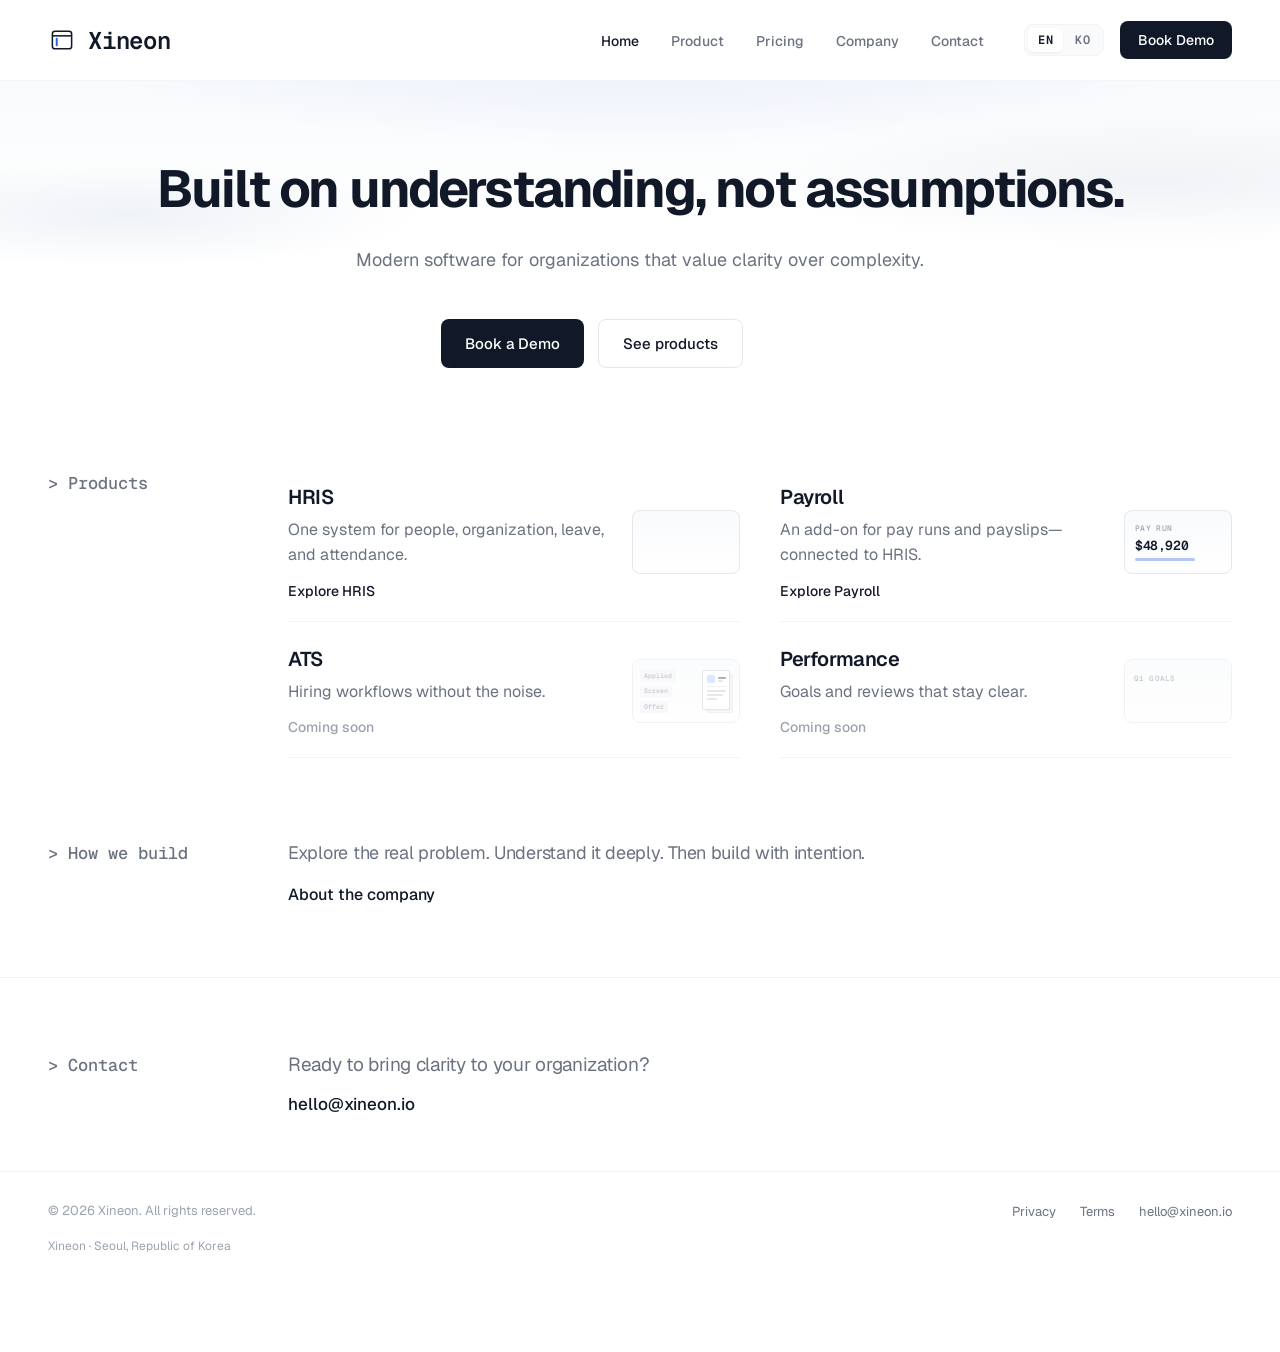
==== index.html @ 1ab5331a "feat: add full-screen mobile navigation menu Collapse the desktop nav under 900px into a hamburger t" ====
<!DOCTYPE html>
<html lang="en">
<head>
    <meta charset="UTF-8">
    <meta name="viewport" content="width=device-width, initial-scale=1.0">

    <title data-i18n="home.title">Xineon</title>
    <meta name="description" data-i18n-content="home.meta" content="Xineon builds modern enterprise software for organizations that value clarity over complexity—grounded in understanding before assumptions.">
    <meta property="og:title" content="Xineon">
    <meta property="og:description" data-i18n-content="home.meta" content="Xineon builds modern enterprise software for organizations that value clarity over complexity—grounded in understanding before assumptions.">
    <meta property="og:type" content="website">
    <meta property="og:url" content="https://xineon.io/">
    <meta property="og:image" content="https://xineon.io/assets/images/og-default.png">
    <meta property="og:image:width" content="1200">
    <meta property="og:image:height" content="630">
    <meta name="twitter:card" content="summary_large_image">
    <meta name="twitter:image" content="https://xineon.io/assets/images/og-default.png">

    <link rel="preconnect" href="https://fonts.googleapis.com">
    <link rel="preconnect" href="https://fonts.gstatic.com" crossorigin>
    <link href="https://fonts.googleapis.com/css2?family=Geist:wght@400;500;600;700&family=Geist+Mono:wght@500;600&display=swap" rel="stylesheet">

    <link rel="icon" href="assets/favicon.svg" type="image/svg+xml">
    <link rel="icon" href="assets/favicon.ico" sizes="any">
    <link rel="apple-touch-icon" href="assets/apple-touch-icon.png">
    <link rel="stylesheet" href="style.css">

    <script defer src="i18n.js"></script>
    <script defer src="script.js"></script>
</head>

<body>

    <nav>
        <div class="nav-inner container">
            <a class="logo" href="#product">
                <img class="logo-mark" src="assets/images/logo-icon.svg" alt="" width="28" height="28" decoding="async">
                <span>Xineon</span>
            </a>

            <button type="button" class="nav-toggle" data-nav-toggle aria-controls="site-nav-panel" aria-expanded="false" data-i18n-aria="nav.menu" aria-label="Menu">
                <span class="nav-toggle__box" aria-hidden="true">
                    <span class="nav-toggle__bar"></span>
                    <span class="nav-toggle__bar"></span>
                </span>
            </button>

            <div class="nav-right" id="site-nav-panel">
                <ul class="nav-links">
                    <li><a class="is-active" href="#product" aria-current="page" data-i18n="nav.home">Home</a></li>
                    <li class="nav-item nav-item--products">
                        <a class="nav-link" href="hris.html" aria-haspopup="true" aria-expanded="false" data-i18n="nav.product">Product</a>
                        <ul class="nav-submenu">
                            <li><a href="hris.html" data-i18n="nav.hris">HRIS</a></li>
                            <li><a href="payroll.html" data-i18n="nav.payroll">Payroll</a></li>
                            <li><a href="ats.html" data-i18n="nav.ats">ATS</a></li>
                            <li><a href="performance.html" data-i18n="nav.performance">Performance Management</a></li>
                        </ul>
                    </li>
                    <li><a href="pricing.html" data-i18n="nav.pricing">Pricing</a></li>
                    <li><a href="company.html" data-i18n="nav.company">Company</a></li>
                    <li><a href="contact.html" data-i18n="nav.contact">Contact</a></li>
                </ul>

                <div class="nav-actions">
                    <div class="lang-toggle" data-lang-toggle role="group" data-i18n-aria="lang.aria" aria-label="Language">
                        <button type="button" class="lang-toggle__btn is-active" data-lang-option="en" aria-pressed="true" data-i18n="lang.en">EN</button>
                        <button type="button" class="lang-toggle__btn" data-lang-option="ko" aria-pressed="false" data-i18n="lang.ko">KO</button>
                    </div>

                    <a class="nav-cta" href="contact.html" data-i18n="nav.bookDemo">Book Demo</a>
                </div>
            </div>
        </div>
    </nav>

    <main>

        <section class="hero" id="product">
            <div class="hero-atmosphere" aria-hidden="true"></div>

            <div class="container hero-content fade-up">
                <h1 data-i18n="home.hero.title" data-i18n-html>Built on understanding, <br>not assumptions.</h1>

                <p data-i18n="home.hero.subtitle" data-i18n-html>
                    Modern software for organizations <br>that value clarity over complexity.
                </p>

                <div class="hero-buttons">
                    <a class="btn-primary" href="contact.html" data-i18n="home.hero.ctaPrimary">Book a Demo</a>
                    <a class="btn-secondary" href="#products" data-i18n="home.hero.ctaSecondary">See products</a>
                </div>
            </div>
        </section>

        <section class="section about" id="products">
            <div class="container page-grid fade-up">
                <h2 class="about-title" data-i18n="home.products.title">Products</h2>

                <div class="home-products">
                    <a class="home-product" href="hris.html">
                        <div class="home-product__copy">
                            <h3 data-i18n="home.products.hris.title">HRIS</h3>
                            <p data-i18n="home.products.hris.body">One system for people, organization, leave, and attendance.</p>
                            <span data-i18n="home.products.hris.cta">Explore HRIS</span>
                        </div>
                        <div class="home-viz home-viz--hris" aria-hidden="true">
                            <div class="home-viz__panel">
                                <div class="home-viz__row home-viz__row--1">
                                    <span class="home-viz__av"></span>
                                    <span class="home-viz__name">Maya Chen</span>
                                </div>
                                <div class="home-viz__row home-viz__row--2">
                                    <span class="home-viz__av"></span>
                                    <span class="home-viz__name">Jordan Lee</span>
                                </div>
                                <div class="home-viz__row home-viz__row--3">
                                    <span class="home-viz__av"></span>
                                    <span class="home-viz__name">Sam Park</span>
                                </div>
                            </div>
                        </div>
                    </a>

                    <a class="home-product" href="payroll.html">
                        <div class="home-product__copy">
                            <h3 data-i18n="home.products.payroll.title">Payroll</h3>
                            <p data-i18n="home.products.payroll.body">An add-on for pay runs and payslips—connected to HRIS.</p>
                            <span data-i18n="home.products.payroll.cta">Explore Payroll</span>
                        </div>
                        <div class="home-viz home-viz--payroll" aria-hidden="true">
                            <div class="home-viz__panel">
                                <span class="home-viz__label">Pay run</span>
                                <span class="home-viz__amount">$48,920</span>
                                <span class="home-viz__slip"></span>
                            </div>
                        </div>
                    </a>

                    <a class="home-product home-product--soon" href="ats.html">
                        <div class="home-product__copy">
                            <h3 data-i18n="home.products.ats.title">ATS</h3>
                            <p data-i18n="home.products.ats.body">Hiring workflows without the noise.</p>
                            <span data-i18n="home.products.soon">Coming soon</span>
                        </div>
                        <div class="home-viz home-viz--ats" aria-hidden="true">
                            <div class="home-viz__panel home-viz__panel--stages">
                                <div class="home-viz__stages">
                                    <span class="home-viz__stage home-viz__stage--1">Applied</span>
                                    <span class="home-viz__stage home-viz__stage--2">Screen</span>
                                    <span class="home-viz__stage home-viz__stage--3">Offer</span>
                                </div>
                                <div class="home-viz__resume">
                                    <span class="home-viz__resume-sheet home-viz__resume-sheet--back"></span>
                                    <span class="home-viz__resume-sheet home-viz__resume-sheet--front">
                                        <span class="home-viz__resume-head">
                                            <span class="home-viz__resume-photo"></span>
                                            <span class="home-viz__resume-meta">
                                                <span class="home-viz__resume-line home-viz__resume-line--name"></span>
                                                <span class="home-viz__resume-line home-viz__resume-line--role"></span>
                                            </span>
                                        </span>
                                        <span class="home-viz__resume-rule"></span>
                                        <span class="home-viz__resume-line"></span>
                                        <span class="home-viz__resume-line home-viz__resume-line--mid"></span>
                                        <span class="home-viz__resume-line home-viz__resume-line--short"></span>
                                    </span>
                                </div>
                            </div>
                        </div>
                    </a>

                    <a class="home-product home-product--soon" href="performance.html">
                        <div class="home-product__copy">
                            <h3 data-i18n="home.products.performance.title">Performance</h3>
                            <p data-i18n="home.products.performance.body">Goals and reviews that stay clear.</p>
                            <span data-i18n="home.products.soon">Coming soon</span>
                        </div>
                        <div class="home-viz home-viz--perf" aria-hidden="true">
                            <div class="home-viz__panel home-viz__panel--goals">
                                <span class="home-viz__goals-label">Q1 Goals</span>
                                <div class="home-viz__check home-viz__check--1">
                                    <span class="home-viz__tick"></span>
                                    <span class="home-viz__check-line"></span>
                                </div>
                                <div class="home-viz__check home-viz__check--2">
                                    <span class="home-viz__tick"></span>
                                    <span class="home-viz__check-line home-viz__check-line--short"></span>
                                </div>
                            </div>
                        </div>
                    </a>
                </div>
            </div>
        </section>

        <section class="section philosophy" id="how-we-build">
            <div class="container page-grid fade-up">
                <h2 class="philosophy-title" data-i18n="home.method.title">How we build</h2>

                <div class="home-method">
                    <p data-i18n="home.method.body">
                        Explore the real problem. Understand it deeply. Then build with intention.
                    </p>
                    <a class="text-link" href="company.html#how-we-work" data-i18n="home.method.cta">About the company</a>
                </div>
            </div>
        </section>

    </main>

    <footer class="site-footer" id="contact">
        <div class="container page-grid">
            <p class="footer-label" data-i18n="footer.label">Contact</p>

            <div class="footer-body">
                <p data-i18n="footer.cta">Ready to bring clarity to your organization?</p>
                <a href="mailto:hello@xineon.io">hello@xineon.io</a>
            </div>
        </div>

        <div class="container footer-legal">
            <div class="footer-legal-bar">
                <p class="footer-copyright">&copy; <span data-current-year>2026</span> Xineon. <span data-i18n="footer.rights">All rights reserved.</span></p>

                <ul class="footer-legal-links">
                    <li><a href="privacy.html" data-i18n="footer.privacy">Privacy</a></li>
                    <li><a href="terms.html" data-i18n="footer.terms">Terms</a></li>
                    <li><a href="mailto:hello@xineon.io">hello@xineon.io</a></li>
                </ul>
            </div>

            <p class="footer-company" data-i18n="footer.company">Xineon &middot; Seoul, Republic of Korea</p>
        </div>
    </footer>

</body>
</html>
---- style.css ----
:root {
    --color-white: #ffffff;
    --color-gray-900: #111827;
    --color-gray-700: #374151;
    --color-gray-500: #6b7280;
    --color-gray-400: #9ca3af;
    --color-gray-300: #d1d5db;
    --color-gray-200: #e5e7eb;
    --color-gray-100: #f3f4f6;
    --color-gray-50: #f9fafb;
    --color-accent: #2563eb;
    --color-gray-900-rgb: 17, 24, 39;
    --color-nav-bg: rgba(255, 255, 255, 0.85);
    --color-nav-border: rgba(241, 245, 249, 0.9);

    --container-padding-x: 48px;
    --label-col-width: 200px;
    --page-grid-gap: 40px;
    --page-grid-label-offset: 240px;
    --body-rail-shift: 110px;
    --btn-group-width: 331px;
    --body-text-max: 56rem;
    --hero-subtitle-max: 40rem;
}

* {
    margin: 0;
    padding: 0;
    box-sizing: border-box;
}

html {
    scroll-behavior: smooth;
}

body {
    font-family: "Geist", sans-serif;
    background: var(--color-white);
    color: var(--color-gray-900);
    -webkit-font-smoothing: antialiased;
}

/* ---------- Layout ---------- */

.container {
    width: 100%;
    max-width: 1280px;
    margin: 0 auto;
    padding: 0 var(--container-padding-x);

    container-type: inline-size;
    --content-inner-width: calc(100cqw - var(--container-padding-x) * 2);
    --content-rail-start: calc((var(--content-inner-width) - var(--btn-group-width)) / 2);
}

.page-grid {
    display: grid;
    grid-template-columns: var(--label-col-width) 1fr;
    gap: var(--page-grid-gap);
    align-items: start;
    text-align: left;
}

.section {
    padding: 72px 0;
}

.section.about {
    padding-top: 52px;
    padding-bottom: 40px;
}

.section.philosophy {
    padding-top: 40px;
    padding-bottom: 72px;
}

section[id],
footer[id] {
    scroll-margin-top: 96px;
}

/* ---------- Animation ---------- */

.fade-up {
    opacity: 0;
    transform: translateY(16px);
    transition: opacity 0.8s ease, transform 0.8s ease;
}

.fade-up.is-visible {
    opacity: 1;
    transform: translateY(0);
}

/* ---------- Navigation ---------- */

nav {
    position: sticky;
    top: 0;
    z-index: 100;

    width: 100%;

    background: var(--color-nav-bg);
    backdrop-filter: blur(12px);
    -webkit-backdrop-filter: blur(12px);

    border-bottom: 1px solid var(--color-nav-border);
}

.nav-inner {
    height: 80px;

    display: flex;
    justify-content: space-between;
    align-items: center;
}

.logo {
    display: inline-flex;
    align-items: center;
    gap: 12px;

    font-family: "Geist Mono", monospace;
    font-size: 24px;
    font-weight: 600;
    letter-spacing: -0.01em;
    text-decoration: none;
    color: var(--color-gray-900);
}

.logo-mark {
    display: block;
    width: 28px;
    height: 28px;
    flex-shrink: 0;
}

.nav-right {
    display: flex;
    align-items: center;
    gap: 40px;
}

.nav-actions {
    display: flex;
    align-items: center;
    gap: 16px;
}

.lang-toggle {
    display: inline-flex;
    align-items: center;
    padding: 3px;
    gap: 2px;

    border: 1px solid var(--color-gray-100);
    border-radius: 8px;
    background: var(--color-gray-50);
}

.lang-toggle__btn {
    appearance: none;
    margin: 0;
    padding: 6px 10px;

    border: none;
    border-radius: 6px;
    background: transparent;

    font-family: "Geist Mono", monospace;
    font-size: 12px;
    font-weight: 600;
    letter-spacing: 0.04em;
    line-height: 1;
    color: var(--color-gray-500);

    cursor: pointer;
    transition: color 0.15s ease, background 0.15s ease;
}

.lang-toggle__btn:hover {
    color: var(--color-gray-900);
}

.lang-toggle__btn.is-active {
    background: var(--color-white);
    color: var(--color-gray-900);
    box-shadow: 0 1px 2px rgba(var(--color-gray-900-rgb), 0.06);
}

.lang-toggle__btn:focus-visible {
    outline: 2px solid var(--color-accent);
    outline-offset: 2px;
}

.nav-links {
    display: flex;
    align-items: center;
    gap: 32px;

    list-style: none;
}

.nav-links > li {
    position: relative;
}

.nav-links a {
    text-decoration: none;
    color: var(--color-gray-500);
    font-size: 14px;
    font-weight: 500;

    transition: color 0.2s;
}

.nav-links a:hover {
    color: var(--color-accent);
}

.nav-links a.is-active,
.nav-links a.is-active:hover {
    color: var(--color-gray-900);
}

.nav-item--products .nav-link {
    display: inline-flex;
    align-items: center;
    gap: 4px;
}

.nav-submenu {
    position: absolute;
    top: calc(100% + 14px);
    left: 50%;
    transform: translateX(-50%) translateY(-4px);

    min-width: 236px;
    margin: 0;
    padding: 8px;

    list-style: none;

    background: var(--color-white);
    border: 1px solid var(--color-gray-100);
    border-radius: 10px;
    box-shadow: 0 14px 36px rgba(var(--color-gray-900-rgb), 0.08);

    opacity: 0;
    visibility: hidden;
    pointer-events: none;

    transition: opacity 0.18s ease, transform 0.18s ease, visibility 0.18s ease;
    z-index: 120;
}

.nav-submenu::before {
    content: "";
    position: absolute;
    left: 0;
    right: 0;
    top: -14px;
    height: 14px;
}

.nav-item--products:hover .nav-submenu,
.nav-item--products:focus-within .nav-submenu {
    opacity: 1;
    visibility: visible;
    pointer-events: auto;
    transform: translateX(-50%) translateY(0);
}

.nav-submenu a {
    display: block;
    padding: 10px 12px;
    border-radius: 7px;
    white-space: nowrap;
    color: var(--color-gray-700);
}

.nav-submenu a:hover {
    background: var(--color-gray-50);
    color: var(--color-gray-900);
}

.nav-submenu a.is-active {
    background: var(--color-gray-50);
    color: var(--color-gray-900);
}

.nav-cta {
    display: inline-flex;
    align-items: center;
    justify-content: center;

    background: var(--color-gray-900);
    color: var(--color-white);
    text-decoration: none;

    border: none;

    padding: 10px 18px;

    border-radius: 8px;

    cursor: pointer;

    font-family: inherit;
    font-size: 14px;
    font-weight: 500;

    transition: background 0.2s;
}

.nav-cta:hover {
    background: var(--color-gray-700);
}

.nav-toggle {
    display: none;
    appearance: none;
    margin: 0;
    padding: 10px;
    border: 1px solid transparent;
    border-radius: 8px;
    background: transparent;
    color: var(--color-gray-900);
    cursor: pointer;
    align-items: center;
    justify-content: center;
    flex-shrink: 0;
}

.nav-toggle:hover {
    background: var(--color-gray-50);
}

.nav-toggle:focus-visible {
    outline: 2px solid var(--color-accent);
    outline-offset: 2px;
}

.nav-toggle__box {
    display: block;
    width: 20px;
    height: 14px;
    position: relative;
}

.nav-toggle__bar {
    position: absolute;
    left: 0;
    right: 0;
    height: 1.5px;
    border-radius: 1px;
    background: currentColor;
    transition: transform 0.2s ease, top 0.2s ease;
}

.nav-toggle__bar:first-child {
    top: 2px;
}

.nav-toggle__bar:last-child {
    top: 10px;
}

nav.is-open .nav-toggle__bar:first-child {
    top: 6px;
    transform: rotate(45deg);
}

nav.is-open .nav-toggle__bar:last-child {
    top: 6px;
    transform: rotate(-45deg);
}

body.nav-open {
    overflow: hidden;
}

/* ---------- Hero ---------- */

.hero {
    position: relative;
    overflow: hidden;

    min-height: auto;

    display: flex;
    flex-direction: column;

    justify-content: flex-start;
    align-items: center;

    padding: 80px 0 48px;
}

.hero--product {
    padding-bottom: 24px;
}

.hero--product .hero-content h1 {
    margin-bottom: 0;
}

.hero-atmosphere {
    position: absolute;
    inset: 0;
    z-index: 0;
    pointer-events: none;

    background:
        radial-gradient(ellipse 80% 55% at 50% -10%, rgba(37, 99, 235, 0.07), transparent 55%),
        radial-gradient(ellipse 60% 40% at 90% 30%, rgba(148, 163, 184, 0.12), transparent 50%),
        radial-gradient(ellipse 50% 35% at 10% 40%, rgba(226, 232, 240, 0.55), transparent 45%),
        linear-gradient(180deg, #f8fafc 0%, #ffffff 42%, #ffffff 100%);
}

.hero-content {
    position: relative;
    z-index: 1;

    text-align: center;
}

.hero h1 {
    font-size: 52px;
    font-weight: 700;
    line-height: 1.08;
    letter-spacing: -0.035em;

    margin-bottom: 28px;
}

.hero-content > p {
    font-size: 18px;
    font-weight: 400;
    line-height: 1.65;
    color: var(--color-gray-500);

    max-width: var(--hero-subtitle-max);
    margin: 0 auto 44px;
}

.hero-visual,
.product-visual {
    position: relative;
    z-index: 1;

    width: 100%;
    max-width: 1080px;
    margin: 24px auto 48px;
    padding: 0 var(--container-padding-x);
}

.hero-mockup-img {
    display: block;
    width: 100%;
    height: auto;
    border-radius: 12px;
    border: 1px solid var(--color-gray-200);
    box-shadow: 0 16px 48px rgba(var(--color-gray-900-rgb), 0.08);
}

/* CSS product UI mockup */
.ui-mock {
    border-radius: 12px;
    border: 1px solid var(--color-gray-200);
    background: var(--color-white);
    box-shadow: 0 16px 48px rgba(var(--color-gray-900-rgb), 0.08);
    overflow: hidden;
    text-align: left;
}

.ui-mock-chrome {
    display: flex;
    align-items: center;
    gap: 6px;
    padding: 12px 16px;
    background: var(--color-gray-50);
    border-bottom: 1px solid var(--color-gray-100);
}

.ui-mock-dot {
    width: 8px;
    height: 8px;
    border-radius: 50%;
    background: var(--color-gray-300);
}

.ui-mock-dot:nth-child(1) { background: #fca5a5; }
.ui-mock-dot:nth-child(2) { background: #fcd34d; }
.ui-mock-dot:nth-child(3) { background: #86efac; }

.ui-mock-title {
    margin-left: 10px;
    font-family: "Geist Mono", monospace;
    font-size: 11px;
    font-weight: 500;
    color: var(--color-gray-400);
    letter-spacing: 0.02em;
}

.ui-mock-body {
    display: grid;
    grid-template-columns: 56px 1fr 200px;
    min-height: 280px;
}

.ui-mock-sidebar {
    display: flex;
    flex-direction: column;
    gap: 10px;
    padding: 18px 14px;
    border-right: 1px solid var(--color-gray-100);
    background: var(--color-gray-50);
}

.ui-mock-nav {
    display: block;
    height: 8px;
    border-radius: 4px;
    background: var(--color-gray-200);
}

.ui-mock-nav.is-active {
    background: var(--color-accent);
    opacity: 0.85;
}

.ui-mock-main {
    padding: 18px 20px 24px;
}

.ui-mock-toolbar {
    display: flex;
    justify-content: space-between;
    align-items: center;
    margin-bottom: 18px;
}

.ui-mock-heading {
    display: block;
    width: 120px;
    height: 12px;
    border-radius: 4px;
    background: var(--color-gray-900);
    opacity: 0.75;
}

.ui-mock-pill {
    display: block;
    width: 72px;
    height: 22px;
    border-radius: 6px;
    background: var(--color-gray-900);
}

.ui-mock-table {
    display: flex;
    flex-direction: column;
    gap: 12px;
}

.ui-mock-row {
    display: grid;
    grid-template-columns: 28px 1fr 0.7fr 56px;
    align-items: center;
    gap: 12px;
    padding: 10px 0;
    border-bottom: 1px solid var(--color-gray-100);
}

.ui-mock-row:last-child {
    border-bottom: none;
}

.ui-mock-avatar {
    width: 28px;
    height: 28px;
    border-radius: 50%;
    background: linear-gradient(135deg, #cbd5e1, #94a3b8);
}

.ui-mock-row:nth-child(2) .ui-mock-avatar {
    background: linear-gradient(135deg, #93c5fd, #60a5fa);
}

.ui-mock-row:nth-child(3) .ui-mock-avatar {
    background: linear-gradient(135deg, #7dd3fc, #38bdf8);
}

.ui-mock-row:nth-child(4) .ui-mock-avatar {
    background: linear-gradient(135deg, #99f6e4, #5eead4);
}

.ui-mock-line {
    display: block;
    height: 8px;
    border-radius: 4px;
    background: var(--color-gray-200);
}

.ui-mock-line--lg { width: 78%; }
.ui-mock-line--md { width: 64%; }
.ui-mock-line--sm { width: 55%; }
.ui-mock-line--half { width: 48%; }
.ui-mock-line--full { width: 100%; }

.ui-mock-badge {
    display: block;
    height: 18px;
    border-radius: 999px;
    background: rgba(37, 99, 235, 0.12);
}

.ui-mock-badge--muted {
    background: var(--color-gray-100);
}

.ui-mock-panel {
    display: flex;
    flex-direction: column;
    align-items: flex-start;
    gap: 10px;
    padding: 22px 18px;
    border-left: 1px solid var(--color-gray-100);
    background: linear-gradient(180deg, #ffffff 0%, #f8fafc 100%);
}

.ui-mock-panel-avatar {
    width: 44px;
    height: 44px;
    border-radius: 50%;
    margin-bottom: 4px;
    background: linear-gradient(135deg, #60a5fa, #2563eb);
}

.ui-mock-divider {
    display: block;
    width: 100%;
    height: 1px;
    margin: 6px 0;
    background: var(--color-gray-100);
}

@media (min-width: 901px) {
    .hero h1 br {
        display: none;
    }

    .hero-content > p br {
        display: none;
    }

    .hero-content > p {
        max-width: none;
    }

    .hero-buttons {
        width: var(--btn-group-width);
        margin-left: var(--content-rail-start);
        margin-right: auto;
        justify-content: flex-start;
    }

    .about-body,
    .who-body,
    .philosophy-steps,
    .footer-body {
        max-width: min(var(--body-text-max), 100%);
        margin-left: 0;
        margin-right: 0;
    }

    .ui-mock-body {
        grid-template-columns: 64px 1fr 220px;
        min-height: 320px;
    }
}

.hero-buttons {
    display: flex;
    justify-content: center;
    gap: 14px;
}

/* Product snapshot (legacy spacing helper if reused) */
.product-snapshot {
    padding-top: 64px;
    padding-bottom: 32px;
    border-top: 1px solid var(--color-gray-100);
}

.hero-trust {
    margin-top: 48px;
}

.hero-trust-label {
    font-size: 13px;
    font-weight: 500;
    color: var(--color-gray-500);
    letter-spacing: 0.01em;

    margin-bottom: 20px;
}

.trust-logos {
    display: flex;
    justify-content: center;
    align-items: center;
    flex-wrap: wrap;
    gap: 32px;

    list-style: none;
}

.trust-logos li {
    font-size: 14px;
    font-weight: 500;
    letter-spacing: -0.01em;
    color: var(--color-gray-500);
}

.btn-primary,
.btn-secondary {
    display: inline-flex;
    align-items: center;
    justify-content: center;

    padding: 14px 24px;

    border-radius: 8px;

    cursor: pointer;

    font-family: inherit;
    font-size: 15px;
    font-weight: 500;
    text-decoration: none;

    transition:
        background 0.25s ease,
        transform 0.25s ease,
        box-shadow 0.25s ease,
        border-color 0.25s ease;
}

.btn-primary {
    background: var(--color-gray-900);
    color: var(--color-white);
    border: none;
}

.btn-primary:hover {
    background: var(--color-gray-700);
    transform: translateY(-1px);
    box-shadow: 0 4px 14px rgba(var(--color-gray-900-rgb), 0.12);
}

.btn-primary:active {
    transform: translateY(0);
    box-shadow: none;
}

.btn-secondary {
    background: var(--color-white);
    color: var(--color-gray-900);
    border: 1px solid var(--color-gray-200);
}

.btn-secondary:hover {
    background: var(--color-gray-50);
    border-color: var(--color-gray-300);
    transform: translateY(-1px);
    box-shadow: 0 4px 14px rgba(0, 0, 0, 0.05);
}

.btn-secondary:active {
    transform: translateY(0);
    box-shadow: none;
}

/* ---------- Mono labels ---------- */

.mono-label,
.about-title,
.who-title,
.philosophy-title,
.philosophy-step h3,
.footer-label {
    font-family: "Geist Mono", monospace;
    font-size: 17px;
    font-weight: 500;
    line-height: 1.7;
    letter-spacing: 0;
    color: var(--color-gray-500);
}

.mono-label::before,
.about-title::before,
.who-title::before,
.philosophy-title::before,
.philosophy-step h3::before,
.footer-label::before {
    content: "> ";
}

/* ---------- About ---------- */

.about-title,
.who-title {
    padding-top: 1px;
}

.about-body p,
.who-body p {
    font-size: 18px;
    line-height: 1.625;
    letter-spacing: -0.015em;
    color: var(--color-gray-500);
}

.about-body p + p {
    margin-top: 22px;
}

.brand-visual {
    display: block;
    width: 100%;
    max-width: 480px;
    height: auto;
    margin-bottom: 28px;
    border-radius: 12px;
}

.brand-visual--name {
    max-width: 560px;
    margin-bottom: 22px;
}

.brand-lockups {
    display: flex;
    flex-wrap: wrap;
    align-items: flex-start;
    gap: 20px;
    margin-bottom: 16px;
}

.brand-visual--lockup {
    max-width: 300px;
    margin-bottom: 0;
}

/* ---------- Philosophy ---------- */

.philosophy-title {
    padding-top: 1px;
}

.philosophy-step {
    padding: 28px 0;
}

.philosophy-step:first-child {
    padding-top: 1px;
}

.philosophy-step h3 {
    margin-bottom: 6px;
}

.philosophy-step p {
    font-size: 17px;
    line-height: 1.625;
    letter-spacing: -0.01em;
    color: var(--color-gray-500);
}

.philosophy-step p + p {
    margin-top: 14px;
}

.step-visual {
    display: block;
    width: 96px;
    height: 96px;
    margin-bottom: 20px;
}

.text-link {
    font-weight: 500;
    color: var(--color-gray-900);
    text-decoration: none;
    transition: color 0.2s;
}

.text-link:hover {
    color: var(--color-accent);
}

.home-products {
    display: grid;
    grid-template-columns: 1fr 1fr;
    gap: 8px 40px;
    max-width: calc(var(--body-text-max) + 120px);
}

.home-product {
    display: grid;
    grid-template-columns: minmax(0, 1fr) 108px;
    gap: 16px;
    align-items: center;
    padding: 16px 0 20px;
    text-decoration: none;
    color: inherit;
    border-bottom: 1px solid var(--color-gray-100);
}

.home-product__copy h3 {
    font-size: 20px;
    font-weight: 600;
    letter-spacing: -0.02em;
    color: var(--color-gray-900);
    margin-bottom: 8px;
    transition: color 0.2s;
}

.home-product__copy p {
    font-size: 16px;
    line-height: 1.55;
    color: var(--color-gray-500);
    margin-bottom: 12px;
}

.home-product__copy > span {
    font-size: 14px;
    font-weight: 500;
    color: var(--color-gray-900);
    transition: color 0.2s;
}

.home-product:hover .home-product__copy h3,
.home-product:hover .home-product__copy > span {
    color: var(--color-accent);
}

.home-product--soon .home-product__copy > span {
    color: var(--color-gray-400);
}

.home-product--soon:hover .home-product__copy > span {
    color: var(--color-gray-500);
}

/* Mini product vignettes */

.home-viz {
    width: 108px;
    height: 64px;
    flex-shrink: 0;
}

.home-viz__panel {
    width: 100%;
    height: 100%;
    display: flex;
    flex-direction: column;
    justify-content: center;
    gap: 6px;
    padding: 8px 10px;
    border: 1px solid var(--color-gray-200);
    border-radius: 8px;
    background: linear-gradient(180deg, #f8fafc 0%, #ffffff 100%);
    overflow: hidden;
}

.home-viz__row {
    display: flex;
    align-items: center;
    gap: 6px;
    opacity: 0;
    transform: translateY(4px);
    animation: home-viz-row 4.5s ease-in-out infinite;
}

.home-viz__row--1 { animation-delay: 0s; }
.home-viz__row--2 { animation-delay: 0.35s; }
.home-viz__row--3 { animation-delay: 0.7s; }

.home-viz__av {
    width: 10px;
    height: 10px;
    border-radius: 50%;
    background: #c7d2fe;
    flex-shrink: 0;
}

.home-viz__row--2 .home-viz__av { background: #a7f3d0; }
.home-viz__row--3 .home-viz__av { background: #fde68a; }

.home-viz__name {
    font-size: 9px;
    font-weight: 500;
    letter-spacing: -0.02em;
    color: var(--color-gray-700);
    white-space: nowrap;
    overflow: hidden;
    text-overflow: ellipsis;
    line-height: 1;
}

.home-viz__line {
    height: 4px;
    flex: 1;
    border-radius: 2px;
    background: var(--color-gray-200);
}

.home-viz__line--short {
    flex: 0.65;
}

.home-viz--payroll .home-viz__panel {
    gap: 4px;
    justify-content: center;
}

.home-viz__label {
    font-family: "Geist Mono", ui-monospace, monospace;
    font-size: 8px;
    font-weight: 500;
    letter-spacing: 0.04em;
    text-transform: uppercase;
    color: var(--color-gray-400);
}

.home-viz__amount {
    font-family: "Geist Mono", ui-monospace, monospace;
    font-size: 13px;
    font-weight: 600;
    letter-spacing: -0.03em;
    color: var(--color-gray-900);
    animation: home-viz-amount 3.8s ease-in-out infinite;
}

.home-viz__slip {
    display: block;
    height: 3px;
    width: 70%;
    border-radius: 2px;
    background: var(--color-accent);
    opacity: 0.35;
    animation: home-viz-slip 3.8s ease-in-out infinite;
}

.home-viz__panel--stages {
    flex-direction: row;
    align-items: center;
    justify-content: space-between;
    gap: 6px;
    padding: 7px 7px;
}

.home-viz__stages {
    display: flex;
    flex-direction: column;
    gap: 4px;
    min-width: 0;
}

.home-viz__stage {
    display: block;
    width: fit-content;
    max-width: 100%;
    font-family: "Geist Mono", ui-monospace, monospace;
    font-size: 6.5px;
    font-weight: 600;
    letter-spacing: 0.01em;
    line-height: 1;
    padding: 2.5px 4px;
    border-radius: 3px;
    color: var(--color-gray-400);
    background: var(--color-gray-100);
    animation: home-viz-stage 4.8s ease-in-out infinite;
}

.home-viz__stage--1 { animation-name: home-viz-stage-1; }
.home-viz__stage--2 { animation-name: home-viz-stage-2; }
.home-viz__stage--3 { animation-name: home-viz-stage-3; }

.home-viz__resume {
    position: relative;
    width: 30px;
    height: 42px;
    flex-shrink: 0;
}

.home-viz__resume-sheet {
    position: absolute;
    border-radius: 2px;
    border: 1px solid var(--color-gray-300);
    background: #fff;
}

.home-viz__resume-sheet--back {
    inset: 4px -1px -1px 5px;
    background: #f3f4f6;
    border-color: var(--color-gray-200);
}

.home-viz__resume-sheet--front {
    inset: 0 2px 2px 0;
    display: flex;
    flex-direction: column;
    gap: 2.5px;
    padding: 4px 3.5px;
    box-shadow: 1px 1px 0 rgba(17, 24, 39, 0.06);
    animation: home-viz-resume 4.8s ease-in-out infinite;
}

.home-viz__resume-head {
    display: flex;
    align-items: center;
    gap: 3px;
}

.home-viz__resume-photo {
    width: 8px;
    height: 8px;
    flex-shrink: 0;
    border-radius: 1.5px;
    background: #bfdbfe;
}

.home-viz__resume-meta {
    display: flex;
    flex-direction: column;
    gap: 1.5px;
    min-width: 0;
    flex: 1;
}

.home-viz__resume-rule {
    display: block;
    height: 1px;
    width: 100%;
    background: var(--color-gray-200);
    margin: 0.5px 0;
}

.home-viz__resume-line {
    display: block;
    height: 1.5px;
    width: 100%;
    border-radius: 1px;
    background: var(--color-gray-300);
}

.home-viz__resume-line--name {
    height: 2px;
    width: 100%;
    background: var(--color-gray-500);
}

.home-viz__resume-line--role {
    width: 70%;
    background: var(--color-gray-300);
}

.home-viz__resume-line--mid {
    width: 85%;
}

.home-viz__resume-line--short {
    width: 55%;
}

.home-viz__panel--goals {
    gap: 5px;
    justify-content: center;
    padding: 8px 9px;
}

.home-viz__goals-label {
    font-family: "Geist Mono", ui-monospace, monospace;
    font-size: 7.5px;
    font-weight: 600;
    letter-spacing: 0.02em;
    text-transform: uppercase;
    color: var(--color-gray-400);
}

.home-viz__check {
    display: flex;
    align-items: center;
    gap: 5px;
    opacity: 0;
    transform: translateY(3px);
}

.home-viz__check--1 {
    animation: home-viz-check 4.5s ease-in-out infinite;
}

.home-viz__check--2 {
    animation: home-viz-check 4.5s ease-in-out infinite;
    animation-delay: 0.45s;
}

.home-viz__tick {
    width: 8px;
    height: 8px;
    flex-shrink: 0;
    border-radius: 2px;
    border: 1px solid var(--color-accent);
    background: var(--color-accent);
    position: relative;
}

.home-viz__tick::after {
    content: "";
    position: absolute;
    left: 1.5px;
    top: 0.5px;
    width: 3px;
    height: 5px;
    border: solid #fff;
    border-width: 0 1.2px 1.2px 0;
    transform: rotate(45deg);
}

.home-viz__check-line {
    height: 3px;
    flex: 1;
    border-radius: 2px;
    background: var(--color-gray-200);
}

.home-viz__check-line--short {
    flex: 0.7;
}

.home-product--soon .home-viz {
    opacity: 0.55;
}

.home-product:hover .home-viz__panel {
    border-color: #c7d2fe;
}

.home-product--soon:hover .home-viz__panel {
    border-color: var(--color-gray-200);
}

@keyframes home-viz-row {
    0%, 8% {
        opacity: 0;
        transform: translateY(4px);
    }
    18%, 72% {
        opacity: 1;
        transform: translateY(0);
    }
    85%, 100% {
        opacity: 0;
        transform: translateY(-2px);
    }
}

@keyframes home-viz-amount {
    0%, 100% { color: var(--color-gray-900); }
    40%, 60% { color: var(--color-accent); }
}

@keyframes home-viz-slip {
    0%, 100% { width: 45%; opacity: 0.25; }
    45%, 60% { width: 78%; opacity: 0.55; }
}

@keyframes home-viz-stage-1 {
    0%, 22% {
        color: #fff;
        background: var(--color-accent);
    }
    30%, 100% {
        color: var(--color-gray-400);
        background: var(--color-gray-100);
    }
}

@keyframes home-viz-stage-2 {
    0%, 28% {
        color: var(--color-gray-400);
        background: var(--color-gray-100);
    }
    36%, 58% {
        color: #fff;
        background: var(--color-accent);
    }
    66%, 100% {
        color: var(--color-gray-400);
        background: var(--color-gray-100);
    }
}

@keyframes home-viz-stage-3 {
    0%, 64% {
        color: var(--color-gray-400);
        background: var(--color-gray-100);
    }
    72%, 92% {
        color: #fff;
        background: var(--color-accent);
    }
    100% {
        color: var(--color-gray-400);
        background: var(--color-gray-100);
    }
}

@keyframes home-viz-resume {
    0%, 100% { transform: translateY(0); }
    50% { transform: translateY(-1.5px); }
}

@keyframes home-viz-check {
    0%, 10% {
        opacity: 0;
        transform: translateY(3px);
    }
    22%, 72% {
        opacity: 1;
        transform: translateY(0);
    }
    88%, 100% {
        opacity: 0;
        transform: translateY(-2px);
    }
}

@media (prefers-reduced-motion: reduce) {
    .home-viz__row,
    .home-viz__amount,
    .home-viz__slip,
    .home-viz__stage,
    .home-viz__resume-sheet--front,
    .home-viz__check {
        animation: none !important;
    }

    .home-viz__row,
    .home-viz__check {
        opacity: 1;
        transform: none;
    }

    .home-viz__stage--2 {
        color: #fff;
        background: var(--color-accent);
    }
}

.home-method {
    max-width: var(--body-text-max);
}

.home-method p {
    font-size: 18px;
    line-height: 1.65;
    letter-spacing: -0.015em;
    color: var(--color-gray-500);
    margin-bottom: 16px;
}

.text-link--prominent {
    font-size: 19px;
}

.philosophy-divider {
    display: flex;
    align-items: center;
    padding: 2px 0;

    border-top: 1px solid var(--color-gray-100);
}

.philosophy-divider span {
    font-size: 13px;
    color: var(--color-gray-400);
    line-height: 1;

    padding-top: 14px;
}

/* ---------- Footer ---------- */

.site-footer {
    padding: 72px 0 96px;

    border-top: 1px solid var(--color-gray-100);
}

.footer-label {
    padding-top: 1px;
}

.footer-body p {
    font-size: 19px;
    line-height: 1.625;
    letter-spacing: -0.015em;
    color: var(--color-gray-500);

    margin-bottom: 12px;
}

.footer-body a {
    font-size: 17px;
    font-weight: 500;
    color: var(--color-gray-900);
    text-decoration: none;

    transition: color 0.2s;
}

.footer-body a:hover {
    color: var(--color-accent);
}

.footer-legal {
    margin-top: 56px;
    padding-top: 28px;

    border-top: 1px solid var(--color-gray-100);
}

.footer-legal-bar {
    display: flex;
    justify-content: space-between;
    align-items: center;
    gap: 20px;
    flex-wrap: wrap;
}

.footer-copyright {
    font-size: 13px;
    color: var(--color-gray-400);
}

.footer-legal-links {
    display: flex;
    gap: 24px;

    list-style: none;
}

.footer-legal-links a {
    font-size: 13px;
    color: var(--color-gray-500);
    text-decoration: none;

    transition: color 0.2s;
}

.footer-legal-links a:hover {
    color: var(--color-accent);
}

.footer-company {
    margin-top: 16px;

    font-size: 12px;
    line-height: 1.6;
    color: var(--color-gray-400);
}

/* ---------- Legal pages ---------- */

.hero-content .legal-meta {
    font-size: 14px;
    color: var(--color-gray-400);

    max-width: none;
    margin: -24px auto 0;
}

.legal-lang-divider {
    padding-top: 8px;
}

.legal-lang-divider hr {
    border: none;
    border-top: 1px solid var(--color-gray-100);
}

.about-body .legal-note {
    font-size: 14px;
    color: var(--color-gray-400);
}

.about-body ul {
    margin: 10px 0 0;
    padding-left: 18px;
}

.about-body li {
    font-size: 18px;
    line-height: 1.625;
    letter-spacing: -0.015em;
    color: var(--color-gray-500);
}

.about-body li + li {
    margin-top: 6px;
}

@media (max-width: 900px) {
    /* backdrop-filter on nav makes position:fixed children size to the nav bar */
    nav {
        background: var(--color-white);
        backdrop-filter: none;
        -webkit-backdrop-filter: none;
    }

    .nav-inner {
        height: 64px;
        position: relative;
        z-index: 140;
    }

    .logo {
        position: relative;
        z-index: 140;
        font-size: 20px;
        gap: 10px;
    }

    .logo-mark {
        width: 24px;
        height: 24px;
    }

    .nav-toggle {
        display: inline-flex;
        position: relative;
        z-index: 140;
    }

    .nav-right {
        position: fixed;
        inset: 0;
        z-index: 130;

        display: flex;
        flex-direction: column;
        align-items: stretch;
        gap: 0;

        width: 100%;
        height: 100%;
        height: 100dvh;
        max-height: none;
        margin: 0;
        padding: 88px 32px 40px;
        overflow-y: auto;
        -webkit-overflow-scrolling: touch;
        overscroll-behavior: contain;

        background: var(--color-white);
        border: none;

        opacity: 0;
        visibility: hidden;
        pointer-events: none;
        transition: opacity 0.22s ease, visibility 0.22s ease;
    }

    nav.is-open .nav-right {
        opacity: 1;
        visibility: visible;
        pointer-events: auto;
    }

    .nav-links {
        flex-direction: column;
        align-items: stretch;
        gap: 0;
        padding: 8px 0 20px;
        border-bottom: 1px solid var(--color-gray-100);
    }

    .nav-links > li {
        border-bottom: 1px solid var(--color-gray-50);
    }

    .nav-links > li > a,
    .nav-item--products > .nav-link {
        display: flex;
        align-items: center;
        min-height: 52px;
        padding: 14px 0;
        font-size: 18px;
        color: var(--color-gray-700);
    }

    .nav-links a.is-active,
    .nav-links a.is-active:hover {
        color: var(--color-gray-900);
    }

    .nav-submenu {
        position: static;
        left: auto;
        top: auto;
        transform: none;

        min-width: 0;
        margin: 0 0 8px;
        padding: 0 0 8px 14px;

        border: none;
        border-radius: 0;
        box-shadow: none;
        background: transparent;

        opacity: 1;
        visibility: visible;
        pointer-events: auto;
    }

    .nav-submenu::before {
        display: none;
    }

    .nav-item--products:hover .nav-submenu,
    .nav-item--products:focus-within .nav-submenu {
        transform: none;
    }

    .nav-submenu a {
        padding: 12px 0;
        font-size: 16px;
        color: var(--color-gray-500);
    }

    .nav-submenu a:hover {
        background: transparent;
        color: var(--color-accent);
    }

    .nav-submenu a.is-active {
        background: transparent;
        color: var(--color-gray-900);
    }

    .nav-actions {
        flex-direction: column;
        align-items: stretch;
        gap: 16px;
        margin-top: auto;
        padding-top: 28px;
        padding-bottom: 12px;
    }

    .nav-actions .lang-toggle {
        align-self: flex-start;
    }

    .nav-cta {
        width: 100%;
        min-height: 48px;
        padding: 14px 18px;
    }
}

@media (max-width: 768px) {
    .container {
        padding: 0 32px;
        --container-padding-x: 32px;
    }

    .page-grid {
        display: flex;
        flex-direction: column;
        gap: 20px;
    }

    .about-body,
    .who-body,
    .philosophy-steps,
    .footer-body {
        max-width: none;
        margin: 0;
    }

    .home-products {
        grid-template-columns: 1fr;
        gap: 0;
        max-width: none;
    }

    .home-product {
        grid-template-columns: minmax(0, 1fr) 100px;
        gap: 12px;
        padding: 18px 0;
    }

    .home-viz {
        width: 100px;
        height: 60px;
    }

    .section {
        padding: 64px 0;
    }

    .section.about {
        padding-top: 44px;
        padding-bottom: 32px;
    }

    .section.philosophy {
        padding-top: 32px;
        padding-bottom: 64px;
    }

    .hero {
        min-height: auto;
        padding: 64px 0 40px;
    }

    .hero--product {
        padding-bottom: 16px;
    }

    .hero h1 {
        font-size: 44px;
    }

    .hero-content > p {
        font-size: 17px;
    }

    .hero-visual,
    .product-visual {
        margin-top: 16px;
        margin-bottom: 40px;
        padding: 0 16px;
    }

    .ui-mock-body {
        grid-template-columns: 44px 1fr;
        min-height: 220px;
    }

    .ui-mock-panel {
        display: none;
    }

    .ui-mock-row {
        grid-template-columns: 24px 1fr 48px;
        gap: 8px;
    }

    .ui-mock-row .ui-mock-line--sm {
        display: none;
    }

    .product-snapshot {
        padding-top: 48px;
        padding-bottom: 24px;
    }

    .hero-trust {
        margin-top: 40px;
    }

    .trust-logos {
        gap: 24px;
    }

    .trust-logos li {
        font-size: 13px;
    }

    .about-body p,
    .who-body p {
        font-size: 17px;
        line-height: 1.625;
    }

    .philosophy-step {
        padding: 24px 0;
    }

    .philosophy-step p {
        font-size: 16px;
    }

    .site-footer {
        padding: 64px 0 80px;
    }

    .footer-body p {
        font-size: 17px;
    }

    .footer-legal-bar {
        flex-direction: column;
        align-items: flex-start;
        gap: 14px;
    }

    .footer-legal-links {
        gap: 20px;
    }
}

@media (max-width: 900px) and (min-width: 769px) {
    .page-grid {
        display: flex;
        flex-direction: column;
        gap: 24px;
    }

    .about-body,
    .who-body,
    .philosophy-steps,
    .footer-body {
        max-width: none;
        margin: 0;
    }
}
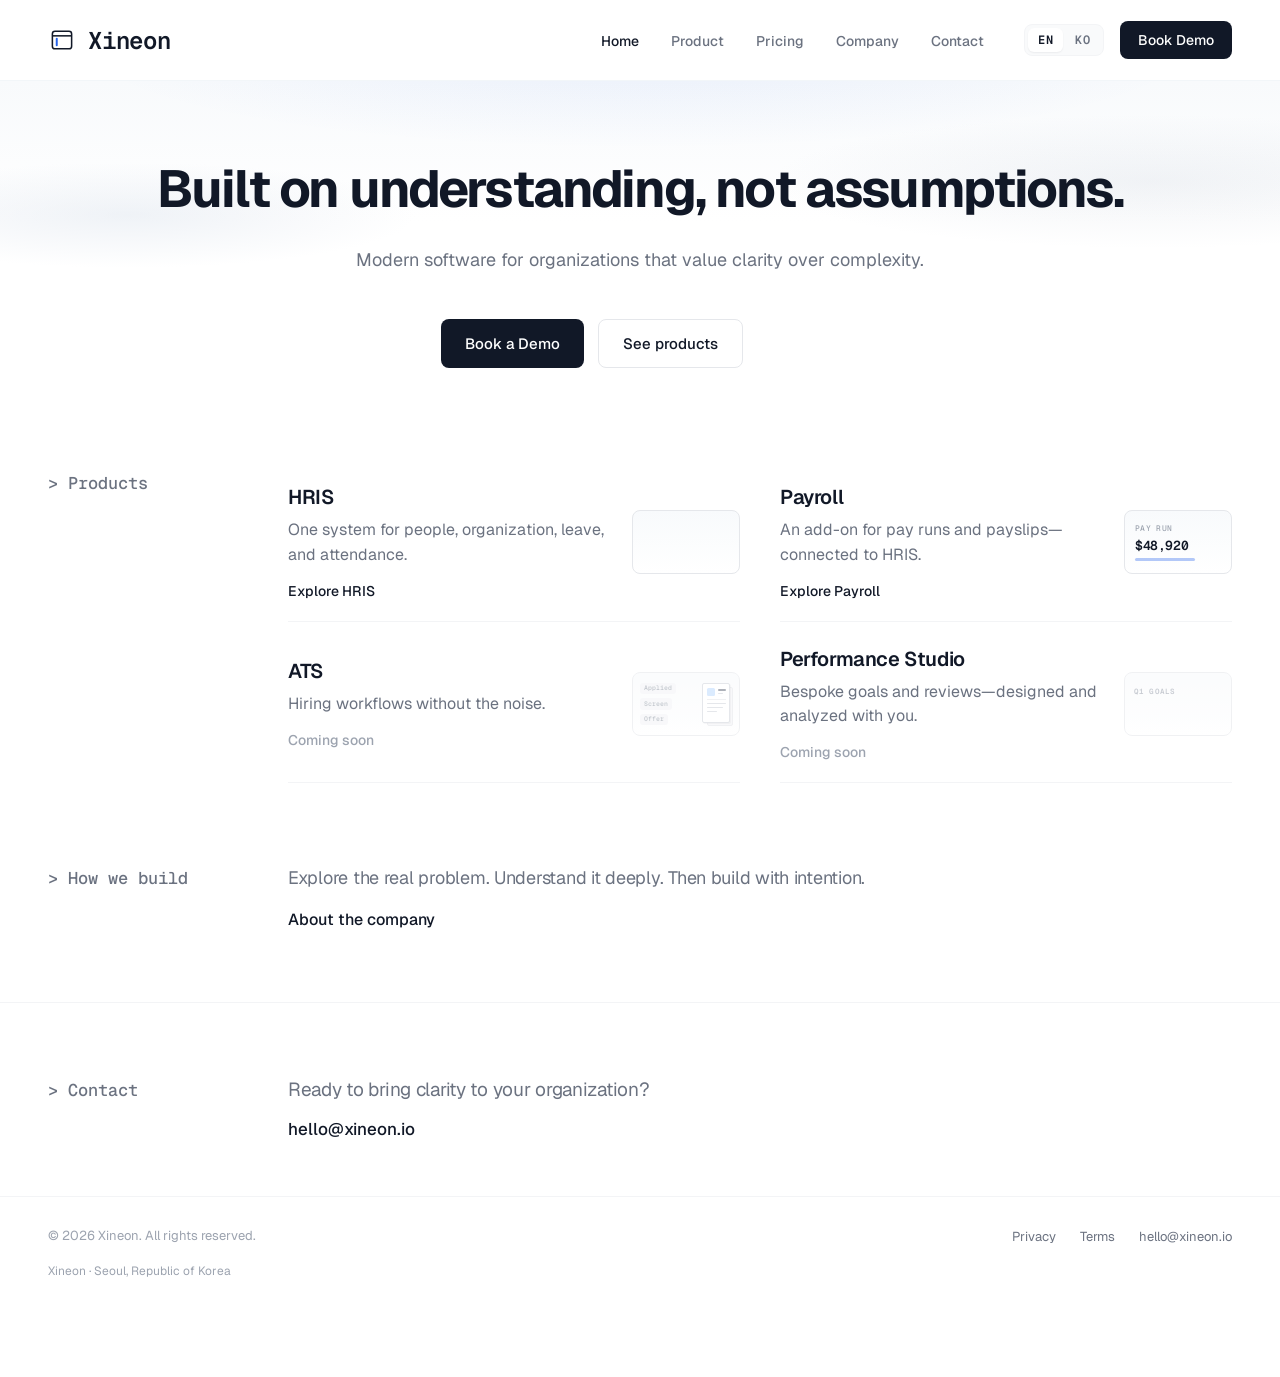
==== commit 98a6743e: "fix: set legal dates, product nav parents, Performance Studio copy Use the domain-connect date on Pr" ====
--- a/index.html
+++ b/index.html
@@ -54,7 +54,7 @@
                             <li><a href="hris.html" data-i18n="nav.hris">HRIS</a></li>
                             <li><a href="payroll.html" data-i18n="nav.payroll">Payroll</a></li>
                             <li><a href="ats.html" data-i18n="nav.ats">ATS</a></li>
-                            <li><a href="performance.html" data-i18n="nav.performance">Performance Management</a></li>
+                            <li><a href="performance.html" data-i18n="nav.performance">Performance Studio</a></li>
                         </ul>
                     </li>
                     <li><a href="pricing.html" data-i18n="nav.pricing">Pricing</a></li>
@@ -172,8 +172,8 @@
 
                     <a class="home-product home-product--soon" href="performance.html">
                         <div class="home-product__copy">
-                            <h3 data-i18n="home.products.performance.title">Performance</h3>
-                            <p data-i18n="home.products.performance.body">Goals and reviews that stay clear.</p>
+                            <h3 data-i18n="home.products.performance.title">Performance Studio</h3>
+                            <p data-i18n="home.products.performance.body">Bespoke goals and reviews—designed and analyzed with you.</p>
                             <span data-i18n="home.products.soon">Coming soon</span>
                         </div>
                         <div class="home-viz home-viz--perf" aria-hidden="true">
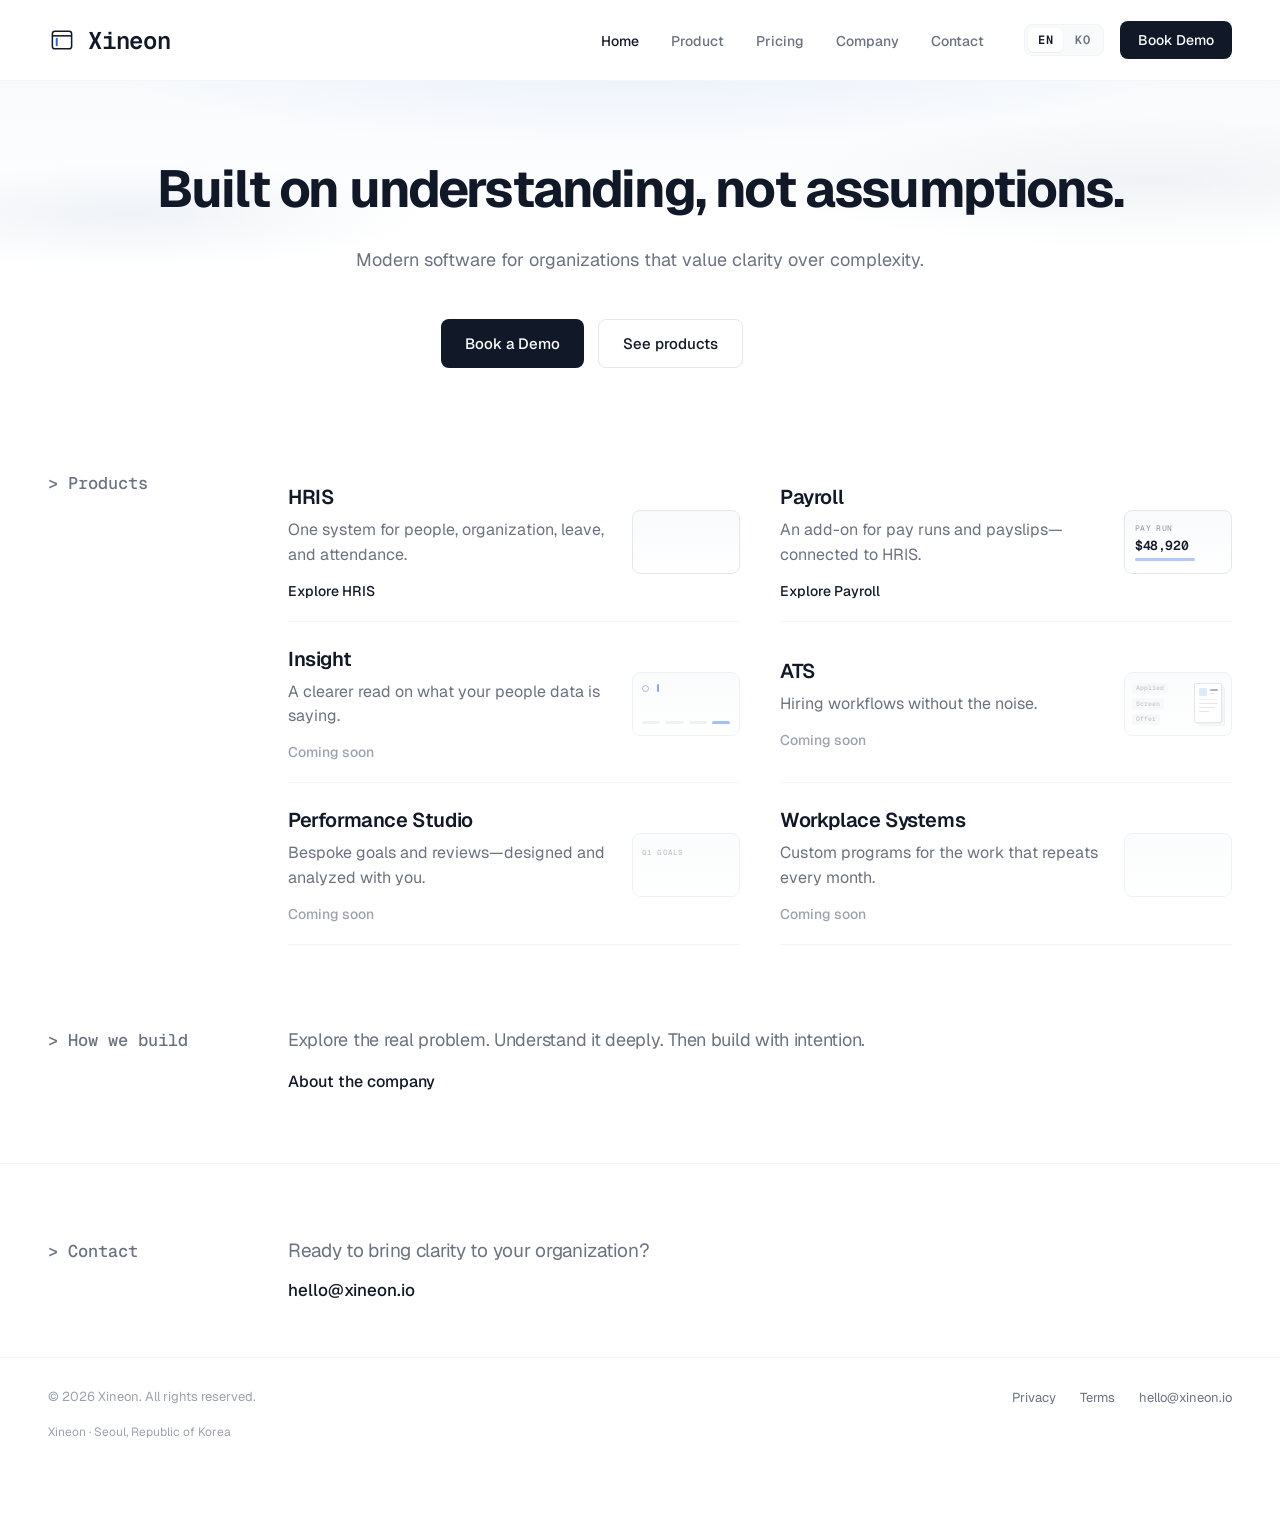
==== commit 111aa4e0: "feat: add Insight and Workplace Systems to home products grid Show the full Product menu order on Ho" ====
--- a/index.html
+++ b/index.html
@@ -53,8 +53,10 @@
                         <ul class="nav-submenu">
                             <li><a href="hris.html" data-i18n="nav.hris">HRIS</a></li>
                             <li><a href="payroll.html" data-i18n="nav.payroll">Payroll</a></li>
+                            <li><a href="insight.html" data-i18n="nav.insight">Insight</a></li>
                             <li><a href="ats.html" data-i18n="nav.ats">ATS</a></li>
                             <li><a href="performance.html" data-i18n="nav.performance">Performance Studio</a></li>
+                            <li><a href="workplace.html" data-i18n="nav.workplace">Workplace Systems</a></li>
                         </ul>
                     </li>
                     <li><a href="pricing.html" data-i18n="nav.pricing">Pricing</a></li>
@@ -133,6 +135,29 @@
                                 <span class="home-viz__label">Pay run</span>
                                 <span class="home-viz__amount">$48,920</span>
                                 <span class="home-viz__slip"></span>
+                            </div>
+                        </div>
+                    </a>
+
+                    <a class="home-product home-product--soon" href="insight.html">
+                        <div class="home-product__copy">
+                            <h3 data-i18n="home.products.insight.title">Insight</h3>
+                            <p data-i18n="home.products.insight.body">A clearer read on what your people data is saying.</p>
+                            <span data-i18n="home.products.soon">Coming soon</span>
+                        </div>
+                        <div class="home-viz home-viz--insight" aria-hidden="true">
+                            <div class="home-viz__panel home-viz__panel--ask">
+                                <span class="home-viz__ask">
+                                    <span class="home-viz__ask-mark"></span>
+                                    <span class="home-viz__ask-text"></span>
+                                    <span class="home-viz__ask-caret"></span>
+                                </span>
+                                <div class="home-viz__bars">
+                                    <span class="home-viz__bar home-viz__bar--1"></span>
+                                    <span class="home-viz__bar home-viz__bar--2"></span>
+                                    <span class="home-viz__bar home-viz__bar--3"></span>
+                                    <span class="home-viz__bar home-viz__bar--4"></span>
+                                </div>
                             </div>
                         </div>
                     </a>
@@ -190,6 +215,22 @@
                             </div>
                         </div>
                     </a>
+
+                    <a class="home-product home-product--soon" href="workplace.html">
+                        <div class="home-product__copy">
+                            <h3 data-i18n="home.products.workplace.title">Workplace Systems</h3>
+                            <p data-i18n="home.products.workplace.body">Custom programs for the work that repeats every month.</p>
+                            <span data-i18n="home.products.soon">Coming soon</span>
+                        </div>
+                        <div class="home-viz home-viz--workplace" aria-hidden="true">
+                            <div class="home-viz__panel home-viz__panel--blocks">
+                                <span class="home-viz__block home-viz__block--1"></span>
+                                <span class="home-viz__block home-viz__block--2"></span>
+                                <span class="home-viz__block home-viz__block--3"></span>
+                                <span class="home-viz__block home-viz__block--4"></span>
+                            </div>
+                        </div>
+                    </a>
                 </div>
             </div>
         </section>
--- a/style.css
+++ b/style.css
@@ -1245,6 +1245,119 @@
     flex: 0.7;
 }
 
+.home-viz__panel--ask {
+    gap: 7px;
+    justify-content: center;
+    padding: 8px 9px;
+}
+
+.home-viz__ask {
+    display: flex;
+    align-items: center;
+    gap: 4px;
+    height: 9px;
+}
+
+.home-viz__ask-mark {
+    width: 7px;
+    height: 7px;
+    flex-shrink: 0;
+    border-radius: 50%;
+    border: 1.5px solid var(--color-accent);
+    opacity: 0.8;
+}
+
+.home-viz__ask-text {
+    display: block;
+    height: 3px;
+    width: 0;
+    border-radius: 2px;
+    background: var(--color-gray-300);
+    animation: home-viz-ask 5s ease-in-out infinite;
+}
+
+.home-viz__ask-caret {
+    display: block;
+    width: 1.5px;
+    height: 8px;
+    flex-shrink: 0;
+    border-radius: 1px;
+    background: var(--color-accent);
+    animation: home-viz-caret 5s steps(1, end) infinite;
+}
+
+.home-viz__bars {
+    display: flex;
+    align-items: flex-end;
+    gap: 5px;
+    height: 24px;
+}
+
+.home-viz__bar {
+    display: block;
+    flex: 1;
+    height: 12%;
+    border-radius: 2px 2px 1px 1px;
+    background: var(--color-gray-200);
+    animation: home-viz-bar 5s ease-in-out infinite;
+}
+
+.home-viz__bar--1 { --bar-peak: 42%; animation-delay: 0.05s; }
+.home-viz__bar--2 { --bar-peak: 66%; animation-delay: 0.2s; }
+.home-viz__bar--3 { --bar-peak: 54%; animation-delay: 0.35s; }
+
+.home-viz__bar--4 {
+    --bar-peak: 90%;
+    background: var(--color-accent);
+    opacity: 0.75;
+    animation-delay: 0.5s;
+}
+
+.home-viz__panel--blocks {
+    flex-direction: row;
+    flex-wrap: wrap;
+    align-content: center;
+    justify-content: flex-start;
+    gap: 5px;
+    padding: 9px 10px;
+}
+
+.home-viz__block {
+    display: block;
+    height: 16px;
+    border-radius: 3px;
+    background: var(--color-gray-100);
+    border: 1px solid var(--color-gray-200);
+    opacity: 0;
+    animation: home-viz-block 5s cubic-bezier(0.2, 1.1, 0.35, 1) infinite;
+}
+
+.home-viz__block--1 {
+    width: 42%;
+    --block-from-x: -10px;
+}
+
+.home-viz__block--2 {
+    width: 32%;
+    --block-from-x: 10px;
+    animation-delay: 0.22s;
+}
+
+.home-viz__block--3 {
+    width: 28%;
+    --block-from-x: -8px;
+    animation-delay: 0.44s;
+}
+
+.home-viz__block--4 {
+    width: 50%;
+    --block-from-x: 8px;
+    background: #eff6ff;
+    border-color: #93b4fb;
+    animation-name: home-viz-block-key;
+    animation-delay: 0.66s;
+}
+
 .home-product--soon .home-viz {
     opacity: 0.55;
 }
@@ -1275,6 +1388,64 @@
 @keyframes home-viz-amount {
     0%, 100% { color: var(--color-gray-900); }
     40%, 60% { color: var(--color-accent); }
+}
+
+@keyframes home-viz-ask {
+    0%, 4% { width: 0; }
+    30%, 82% { width: 100%; }
+    94%, 100% { width: 0; }
+}
+
+@keyframes home-viz-caret {
+    0%, 30% { opacity: 1; }
+    34% { opacity: 0.15; }
+    38%, 46% { opacity: 1; }
+    50% { opacity: 0.15; }
+    54%, 100% { opacity: 1; }
+}
+
+@keyframes home-viz-bar {
+    0%, 32% { height: 12%; }
+    52%, 82% { height: var(--bar-peak, 60%); }
+    94%, 100% { height: 12%; }
+}
+
+@keyframes home-viz-block {
+    0%, 6% {
+        opacity: 0;
+        transform: translateX(var(--block-from-x, -8px)) scale(0.9);
+    }
+    22%, 76% {
+        opacity: 1;
+        transform: translateX(0) scale(1);
+    }
+    90%, 100% {
+        opacity: 0;
+        transform: translateX(calc(var(--block-from-x, -8px) * -0.4)) scale(0.94);
+    }
+}
+
+@keyframes home-viz-block-key {
+    0%, 6% {
+        opacity: 0;
+        transform: translateX(var(--block-from-x, 8px)) scale(0.9);
+        box-shadow: 0 0 0 0 rgba(37, 99, 235, 0.35);
+    }
+    22% {
+        opacity: 1;
+        transform: translateX(0) scale(1.04);
+        box-shadow: 0 0 0 3px rgba(37, 99, 235, 0.18);
+    }
+    32%, 76% {
+        opacity: 1;
+        transform: translateX(0) scale(1);
+        box-shadow: 0 0 0 0 rgba(37, 99, 235, 0);
+    }
+    90%, 100% {
+        opacity: 0;
+        transform: translateX(calc(var(--block-from-x, 8px) * -0.4)) scale(0.94);
+        box-shadow: 0 0 0 0 rgba(37, 99, 235, 0);
+    }
 }
 
 @keyframes home-viz-slip {
@@ -1349,14 +1520,27 @@
     .home-viz__slip,
     .home-viz__stage,
     .home-viz__resume-sheet--front,
-    .home-viz__check {
+    .home-viz__check,
+    .home-viz__ask-text,
+    .home-viz__ask-caret,
+    .home-viz__bar,
+    .home-viz__block {
         animation: none !important;
     }
 
+    .home-viz__ask-text {
+        width: 100%;
+    }
+
     .home-viz__row,
-    .home-viz__check {
+    .home-viz__check,
+    .home-viz__block {
         opacity: 1;
         transform: none;
+    }
+
+    .home-viz__bar {
+        height: var(--bar-peak, 60%);
     }
 
     .home-viz__stage--2 {
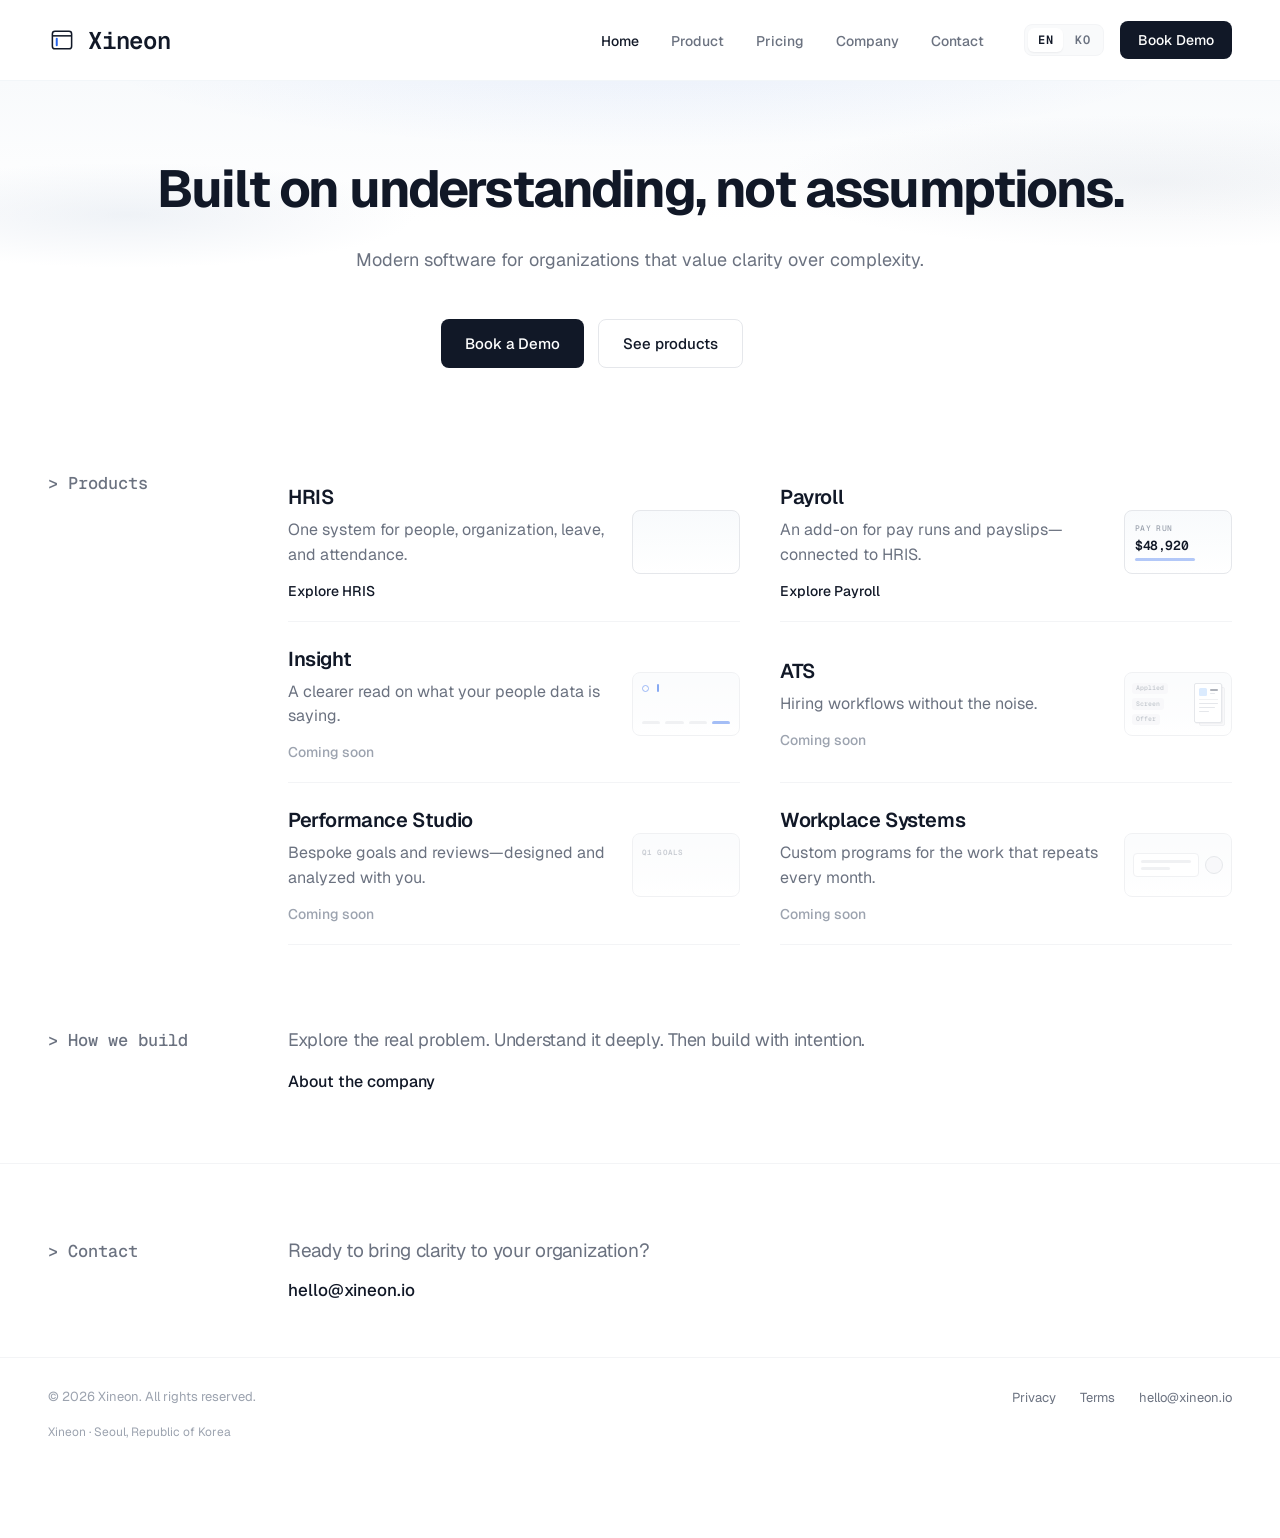
==== commit 04977c18: "feat: enrich coming-soon product pages and Workplace request vignette Give ATS, Insight, Performance" ====
--- a/index.html
+++ b/index.html
@@ -223,11 +223,14 @@
                             <span data-i18n="home.products.soon">Coming soon</span>
                         </div>
                         <div class="home-viz home-viz--workplace" aria-hidden="true">
-                            <div class="home-viz__panel home-viz__panel--blocks">
-                                <span class="home-viz__block home-viz__block--1"></span>
-                                <span class="home-viz__block home-viz__block--2"></span>
-                                <span class="home-viz__block home-viz__block--3"></span>
-                                <span class="home-viz__block home-viz__block--4"></span>
+                            <div class="home-viz__panel home-viz__panel--request">
+                                <div class="home-viz__req-card">
+                                    <span class="home-viz__req-line"></span>
+                                    <span class="home-viz__req-line home-viz__req-line--short"></span>
+                                </div>
+                                <span class="home-viz__req-badge">
+                                    <span class="home-viz__req-check"></span>
+                                </span>
                             </div>
                         </div>
                     </a>
--- a/style.css
+++ b/style.css
@@ -1313,49 +1313,60 @@
     animation-delay: 0.5s;
 }
 
-.home-viz__panel--blocks {
+.home-viz__panel--request {
     flex-direction: row;
-    flex-wrap: wrap;
-    align-content: center;
-    justify-content: flex-start;
-    gap: 5px;
-    padding: 9px 10px;
-}
-
-.home-viz__block {
+    align-items: center;
+    justify-content: space-between;
+    gap: 6px;
+    padding: 8px 8px;
+}
+
+.home-viz__req-card {
+    flex: 1;
+    min-width: 0;
+    display: flex;
+    flex-direction: column;
+    gap: 4px;
+    padding: 6px 7px;
+    border-radius: 4px;
+    border: 1px solid var(--color-gray-200);
+    background: #fff;
+    animation: home-viz-req-card 4.8s ease-in-out infinite;
+}
+
+.home-viz__req-line {
     display: block;
-    height: 16px;
-    border-radius: 3px;
+    height: 3px;
+    width: 100%;
+    border-radius: 2px;
+    background: var(--color-gray-200);
+}
+
+.home-viz__req-line--short {
+    width: 58%;
+}
+
+.home-viz__req-badge {
+    width: 18px;
+    height: 18px;
+    flex-shrink: 0;
+    border-radius: 50%;
+    border: 1.5px solid var(--color-gray-300);
     background: var(--color-gray-100);
-    border: 1px solid var(--color-gray-200);
+    display: flex;
+    align-items: center;
+    justify-content: center;
+    animation: home-viz-req-badge 4.8s ease-in-out infinite;
+}
+
+.home-viz__req-check {
+    width: 5px;
+    height: 8px;
+    border: solid transparent;
+    border-width: 0 1.5px 1.5px 0;
+    transform: rotate(45deg) translateY(-0.5px);
     opacity: 0;
-    animation: home-viz-block 5s cubic-bezier(0.2, 1.1, 0.35, 1) infinite;
-}
-
-.home-viz__block--1 {
-    width: 42%;
-    --block-from-x: -10px;
-}
-
-.home-viz__block--2 {
-    width: 32%;
-    --block-from-x: 10px;
-    animation-delay: 0.22s;
-}
-
-.home-viz__block--3 {
-    width: 28%;
-    --block-from-x: -8px;
-    animation-delay: 0.44s;
-}
-
-.home-viz__block--4 {
-    width: 50%;
-    --block-from-x: 8px;
-    background: #eff6ff;
-    border-color: #93b4fb;
-    animation-name: home-viz-block-key;
-    animation-delay: 0.66s;
+    animation: home-viz-req-check 4.8s ease-in-out infinite;
 }
 
 .home-product--soon .home-viz {
@@ -1410,42 +1421,46 @@
     94%, 100% { height: 12%; }
 }
 
-@keyframes home-viz-block {
-    0%, 6% {
+@keyframes home-viz-req-card {
+    0%, 8% {
         opacity: 0;
-        transform: translateX(var(--block-from-x, -8px)) scale(0.9);
-    }
-    22%, 76% {
+        transform: translateX(-4px);
+    }
+    18%, 78% {
         opacity: 1;
-        transform: translateX(0) scale(1);
+        transform: translateX(0);
     }
     90%, 100% {
         opacity: 0;
-        transform: translateX(calc(var(--block-from-x, -8px) * -0.4)) scale(0.94);
-    }
-}
-
-@keyframes home-viz-block-key {
-    0%, 6% {
-        opacity: 0;
-        transform: translateX(var(--block-from-x, 8px)) scale(0.9);
-        box-shadow: 0 0 0 0 rgba(37, 99, 235, 0.35);
-    }
-    22% {
+        transform: translateX(-2px);
+    }
+}
+
+@keyframes home-viz-req-badge {
+    0%, 22% {
+        border-color: var(--color-gray-300);
+        background: var(--color-gray-100);
+        transform: scale(1);
+    }
+    38%, 78% {
+        border-color: var(--color-accent);
+        background: var(--color-accent);
+        transform: scale(1.06);
+    }
+    90%, 100% {
+        border-color: var(--color-gray-300);
+        background: var(--color-gray-100);
+        transform: scale(1);
+    }
+}
+
+@keyframes home-viz-req-check {
+    0%, 34% { opacity: 0; }
+    42%, 78% {
         opacity: 1;
-        transform: translateX(0) scale(1.04);
-        box-shadow: 0 0 0 3px rgba(37, 99, 235, 0.18);
-    }
-    32%, 76% {
-        opacity: 1;
-        transform: translateX(0) scale(1);
-        box-shadow: 0 0 0 0 rgba(37, 99, 235, 0);
-    }
-    90%, 100% {
-        opacity: 0;
-        transform: translateX(calc(var(--block-from-x, 8px) * -0.4)) scale(0.94);
-        box-shadow: 0 0 0 0 rgba(37, 99, 235, 0);
-    }
+        border-color: #fff;
+    }
+    90%, 100% { opacity: 0; }
 }
 
 @keyframes home-viz-slip {
@@ -1524,7 +1539,9 @@
     .home-viz__ask-text,
     .home-viz__ask-caret,
     .home-viz__bar,
-    .home-viz__block {
+    .home-viz__req-card,
+    .home-viz__req-badge,
+    .home-viz__req-check {
         animation: none !important;
     }
 
@@ -1534,13 +1551,24 @@
 
     .home-viz__row,
     .home-viz__check,
-    .home-viz__block {
+    .home-viz__req-card {
         opacity: 1;
         transform: none;
     }
 
     .home-viz__bar {
         height: var(--bar-peak, 60%);
+    }
+
+    .home-viz__req-badge {
+        border-color: var(--color-accent);
+        background: var(--color-accent);
+        transform: none;
+    }
+
+    .home-viz__req-check {
+        opacity: 1;
+        border-color: #fff;
     }
 
     .home-viz__stage--2 {
@@ -1559,6 +1587,131 @@
     letter-spacing: -0.015em;
     color: var(--color-gray-500);
     margin-bottom: 16px;
+}
+
+/* Coming-soon product pages */
+
+.soon-badge {
+    display: inline-block;
+    margin: 0 0 16px;
+    padding: 5px 10px;
+    border-radius: 6px;
+    border: 1px solid var(--color-gray-200);
+    background: var(--color-gray-50);
+    font-family: "Geist Mono", ui-monospace, monospace;
+    font-size: 12px;
+    font-weight: 600;
+    letter-spacing: 0.04em;
+    text-transform: uppercase;
+    color: var(--color-gray-500);
+}
+
+.product-preview {
+    padding: 8px 0 40px;
+}
+
+.product-preview .container {
+    display: flex;
+    justify-content: flex-start;
+}
+
+.product-preview__viz.home-viz {
+    width: min(100%, 340px);
+    height: 180px;
+    opacity: 1;
+}
+
+.product-preview__viz .home-viz__panel {
+    padding: 16px 18px;
+    border-radius: 12px;
+    gap: 10px;
+}
+
+.product-preview__viz .home-viz__ask {
+    height: 14px;
+    gap: 8px;
+}
+
+.product-preview__viz .home-viz__ask-mark {
+    width: 12px;
+    height: 12px;
+}
+
+.product-preview__viz .home-viz__ask-text {
+    height: 5px;
+}
+
+.product-preview__viz .home-viz__ask-caret {
+    height: 12px;
+}
+
+.product-preview__viz .home-viz__bars {
+    height: 56px;
+    gap: 8px;
+}
+
+.product-preview__viz .home-viz__stage {
+    font-size: 11px;
+    padding: 5px 8px;
+}
+
+.product-preview__viz .home-viz__resume {
+    width: 56px;
+    height: 72px;
+}
+
+.product-preview__viz .home-viz__goals-label {
+    font-size: 11px;
+}
+
+.product-preview__viz .home-viz__tick {
+    width: 12px;
+    height: 12px;
+}
+
+.product-preview__viz .home-viz__check-line {
+    height: 5px;
+}
+
+.product-preview__viz .home-viz__req-card {
+    padding: 12px 14px;
+    gap: 7px;
+}
+
+.product-preview__viz .home-viz__req-line {
+    height: 5px;
+}
+
+.product-preview__viz .home-viz__req-badge {
+    width: 28px;
+    height: 28px;
+}
+
+.product-preview__viz .home-viz__req-check {
+    width: 7px;
+    height: 12px;
+}
+
+.soon-direction {
+    max-width: var(--body-text-max);
+    display: flex;
+    flex-direction: column;
+    gap: 28px;
+}
+
+.soon-direction article h3 {
+    font-size: 18px;
+    font-weight: 600;
+    letter-spacing: -0.02em;
+    color: var(--color-gray-900);
+    margin-bottom: 6px;
+}
+
+.soon-direction article p {
+    font-size: 16px;
+    line-height: 1.6;
+    letter-spacing: -0.01em;
+    color: var(--color-gray-500);
 }
 
 .text-link--prominent {
@@ -1887,6 +2040,16 @@
         max-width: none;
     }
 
+    .product-preview__viz.home-viz {
+        max-width: 100%;
+        height: 160px;
+    }
+
+    .soon-direction {
+        max-width: none;
+    }
+
+
     .home-product {
         grid-template-columns: minmax(0, 1fr) 100px;
         gap: 12px;
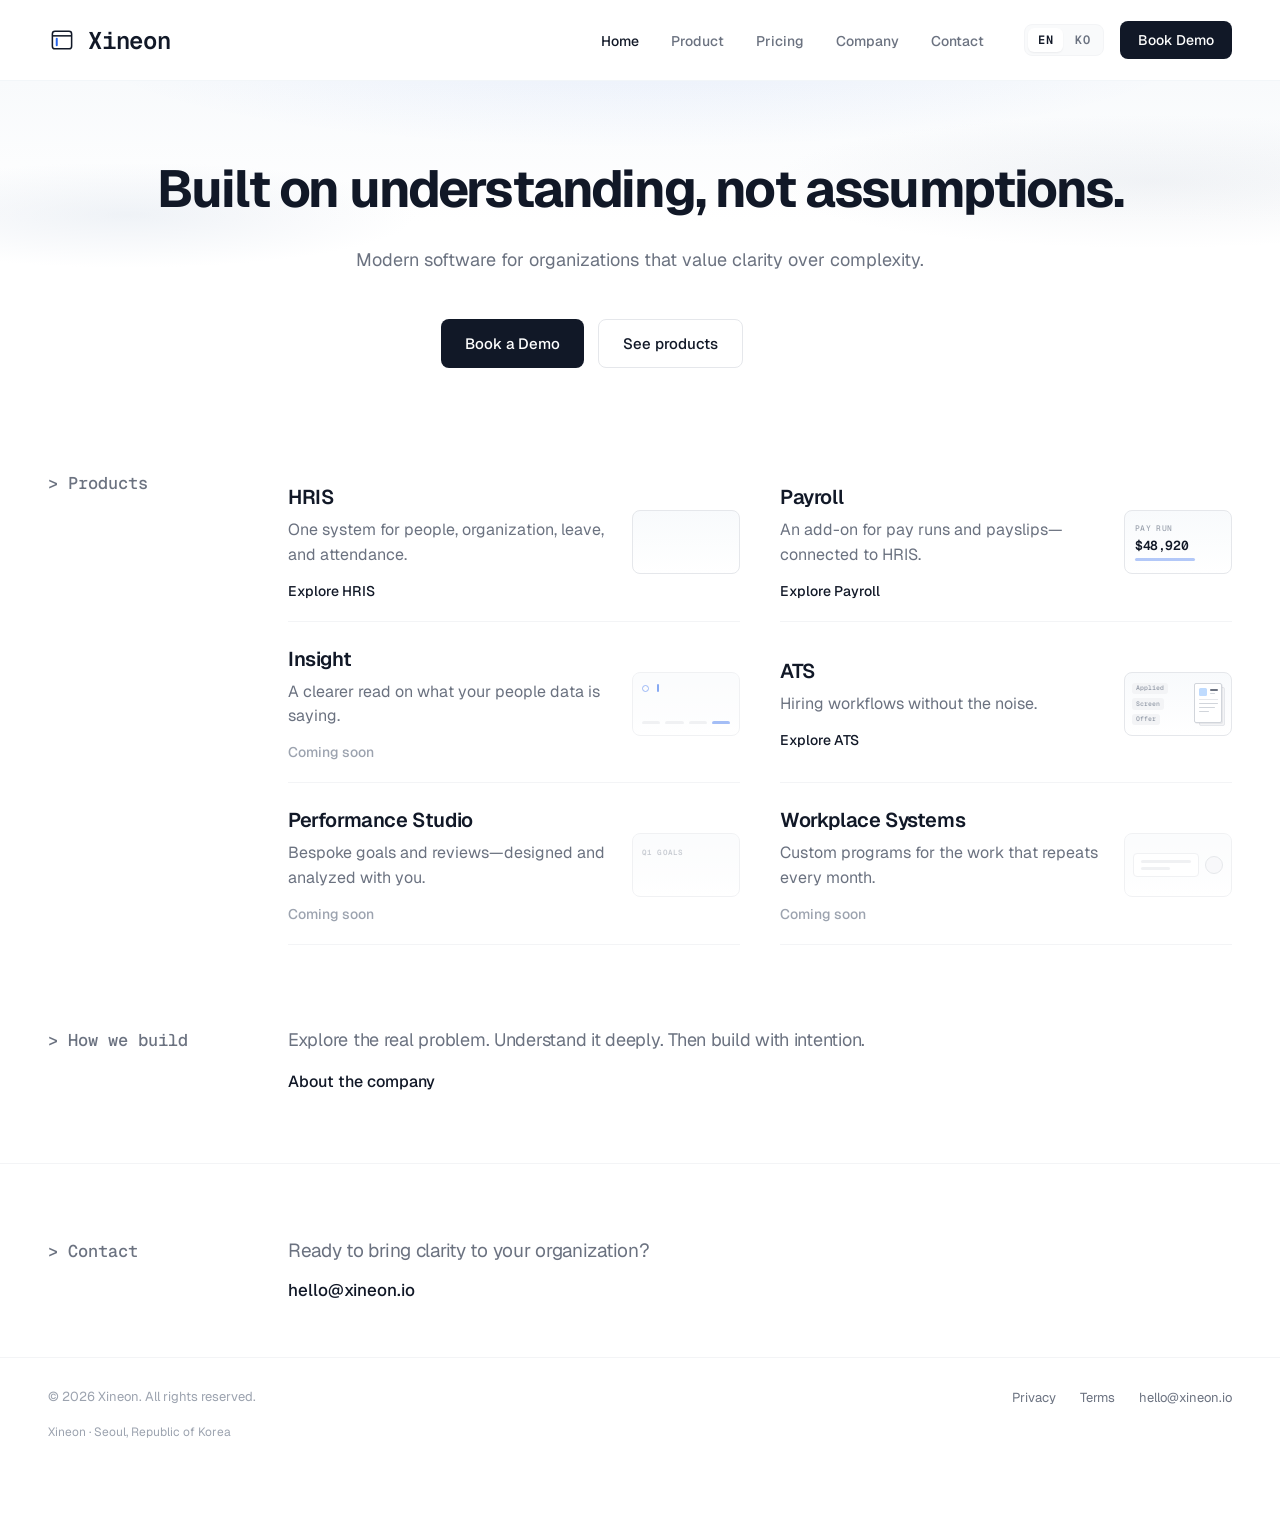
==== commit c03cbc4c: "Mature HRIS positioning copy and treat ATS as available. Drop the under-50 limit, add a How it works" ====
--- a/index.html
+++ b/index.html
@@ -132,7 +132,7 @@
                         </div>
                         <div class="home-viz home-viz--payroll" aria-hidden="true">
                             <div class="home-viz__panel">
-                                <span class="home-viz__label">Pay run</span>
+                                <span class="home-viz__label" data-i18n="viz.payRun">Pay run</span>
                                 <span class="home-viz__amount">$48,920</span>
                                 <span class="home-viz__slip"></span>
                             </div>
@@ -162,18 +162,18 @@
                         </div>
                     </a>
 
-                    <a class="home-product home-product--soon" href="ats.html">
+                    <a class="home-product" href="ats.html">
                         <div class="home-product__copy">
                             <h3 data-i18n="home.products.ats.title">ATS</h3>
                             <p data-i18n="home.products.ats.body">Hiring workflows without the noise.</p>
-                            <span data-i18n="home.products.soon">Coming soon</span>
+                            <span data-i18n="home.products.ats.cta">Explore ATS</span>
                         </div>
                         <div class="home-viz home-viz--ats" aria-hidden="true">
                             <div class="home-viz__panel home-viz__panel--stages">
                                 <div class="home-viz__stages">
-                                    <span class="home-viz__stage home-viz__stage--1">Applied</span>
-                                    <span class="home-viz__stage home-viz__stage--2">Screen</span>
-                                    <span class="home-viz__stage home-viz__stage--3">Offer</span>
+                                    <span class="home-viz__stage home-viz__stage--1" data-i18n="viz.applied">Applied</span>
+                                    <span class="home-viz__stage home-viz__stage--2" data-i18n="viz.screen">Screen</span>
+                                    <span class="home-viz__stage home-viz__stage--3" data-i18n="viz.offer">Offer</span>
                                 </div>
                                 <div class="home-viz__resume">
                                     <span class="home-viz__resume-sheet home-viz__resume-sheet--back"></span>
@@ -203,7 +203,7 @@
                         </div>
                         <div class="home-viz home-viz--perf" aria-hidden="true">
                             <div class="home-viz__panel home-viz__panel--goals">
-                                <span class="home-viz__goals-label">Q1 Goals</span>
+                                <span class="home-viz__goals-label" data-i18n="viz.q1Goals">Q1 Goals</span>
                                 <div class="home-viz__check home-viz__check--1">
                                     <span class="home-viz__tick"></span>
                                     <span class="home-viz__check-line"></span>
--- a/style.css
+++ b/style.css
@@ -792,6 +792,7 @@
 .who-title,
 .philosophy-title,
 .philosophy-step h3,
+.practice-points article h3,
 .footer-label {
     font-family: "Geist Mono", monospace;
     font-size: 17px;
@@ -806,6 +807,7 @@
 .who-title::before,
 .philosophy-title::before,
 .philosophy-step h3::before,
+.practice-points article h3::before,
 .footer-label::before {
     content: "> ";
 }
@@ -825,7 +827,8 @@
     color: var(--color-gray-500);
 }
 
-.about-body p + p {
+.about-body p + p,
+.who-body p + p {
     margin-top: 22px;
 }
 
@@ -1707,6 +1710,14 @@
     margin-bottom: 6px;
 }
 
+.practice-points article h3 {
+    font-size: 17px;
+    font-weight: 500;
+    letter-spacing: 0;
+    color: var(--color-gray-500);
+    margin-bottom: 6px;
+}
+
 .soon-direction article p {
     font-size: 16px;
     line-height: 1.6;
